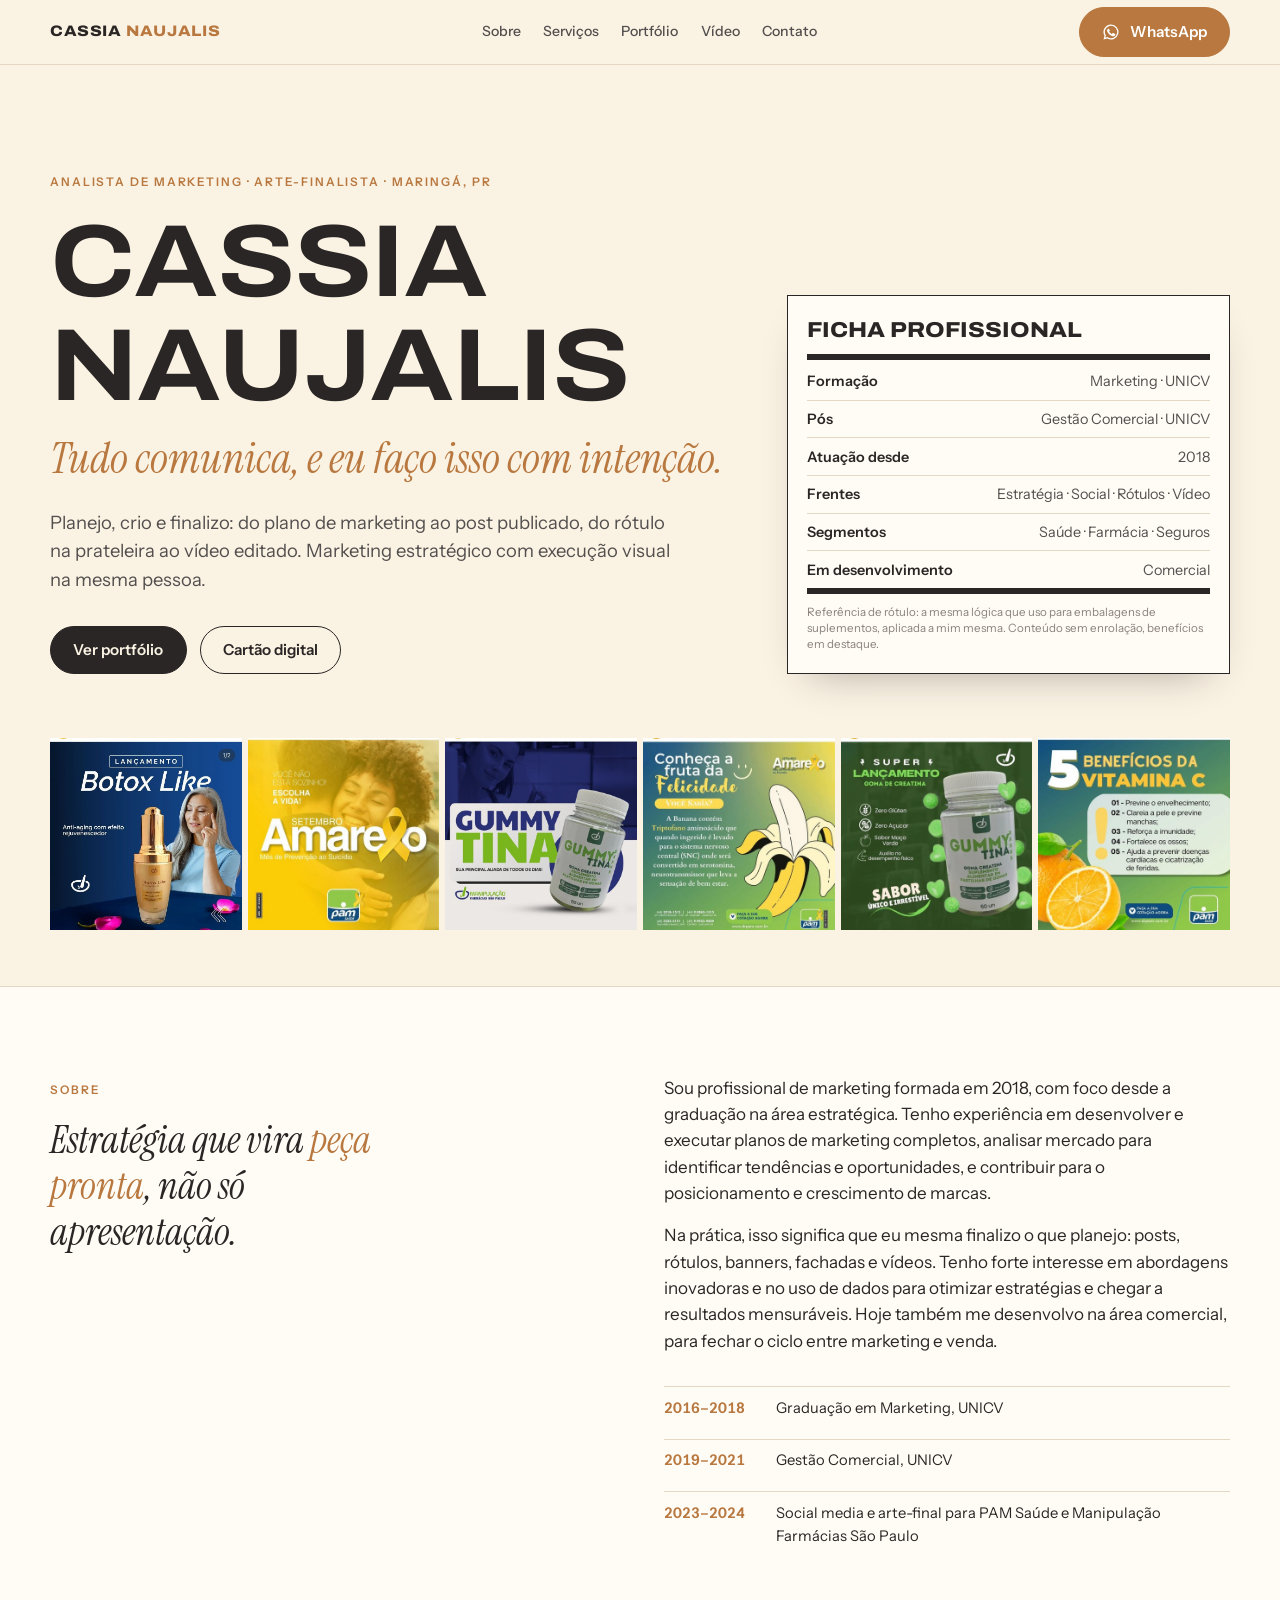
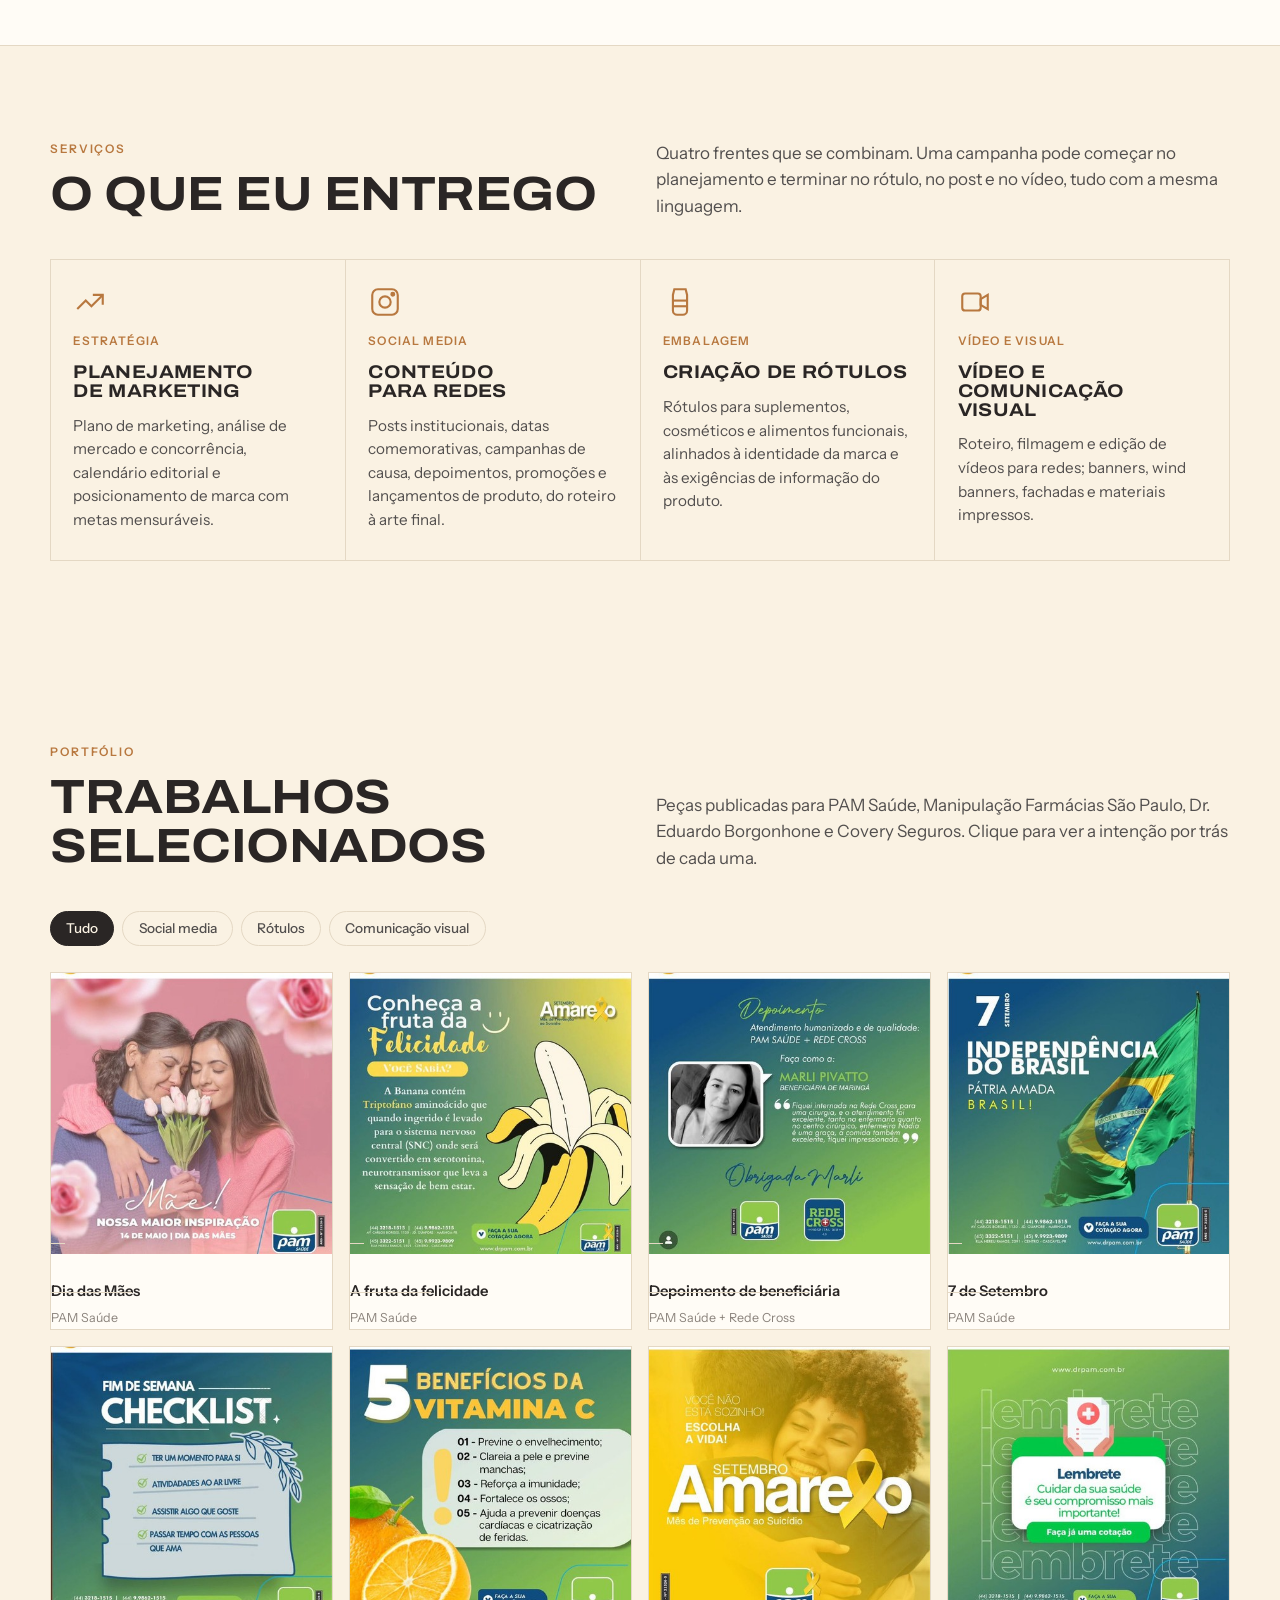
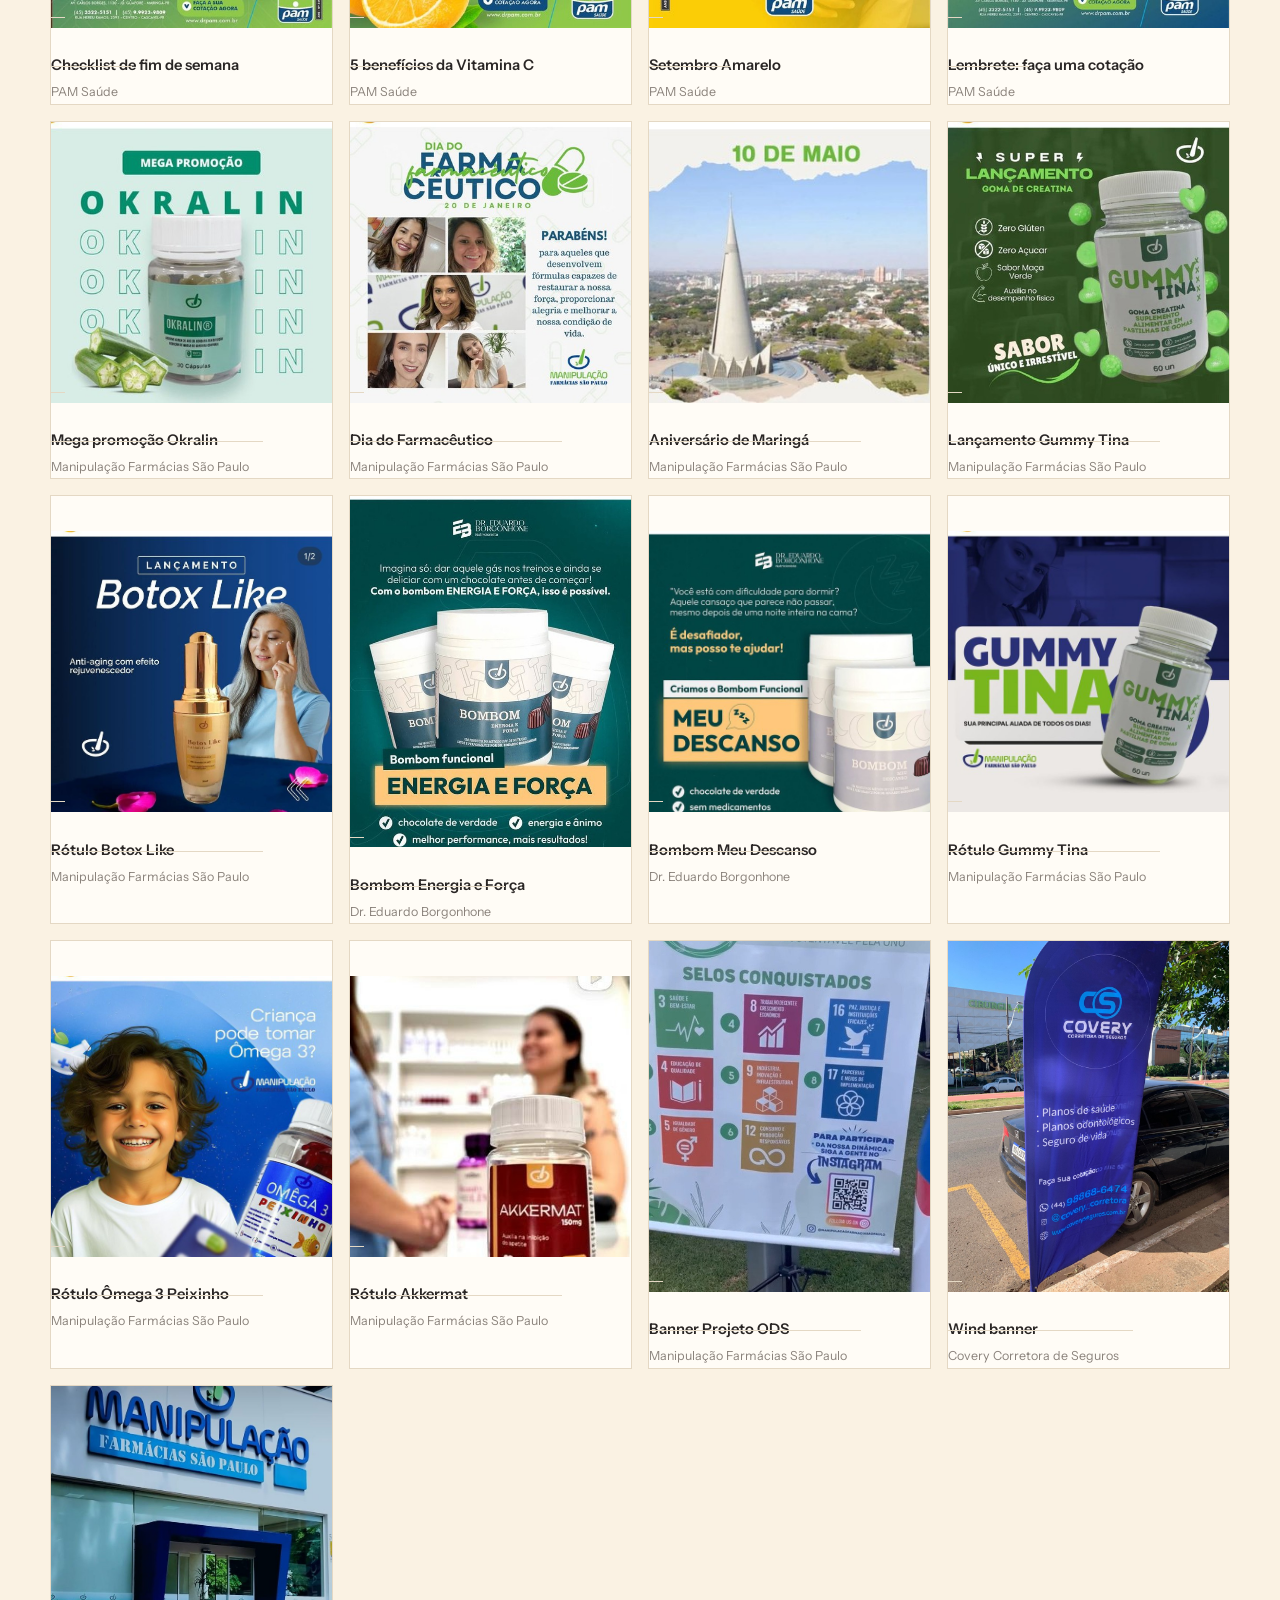
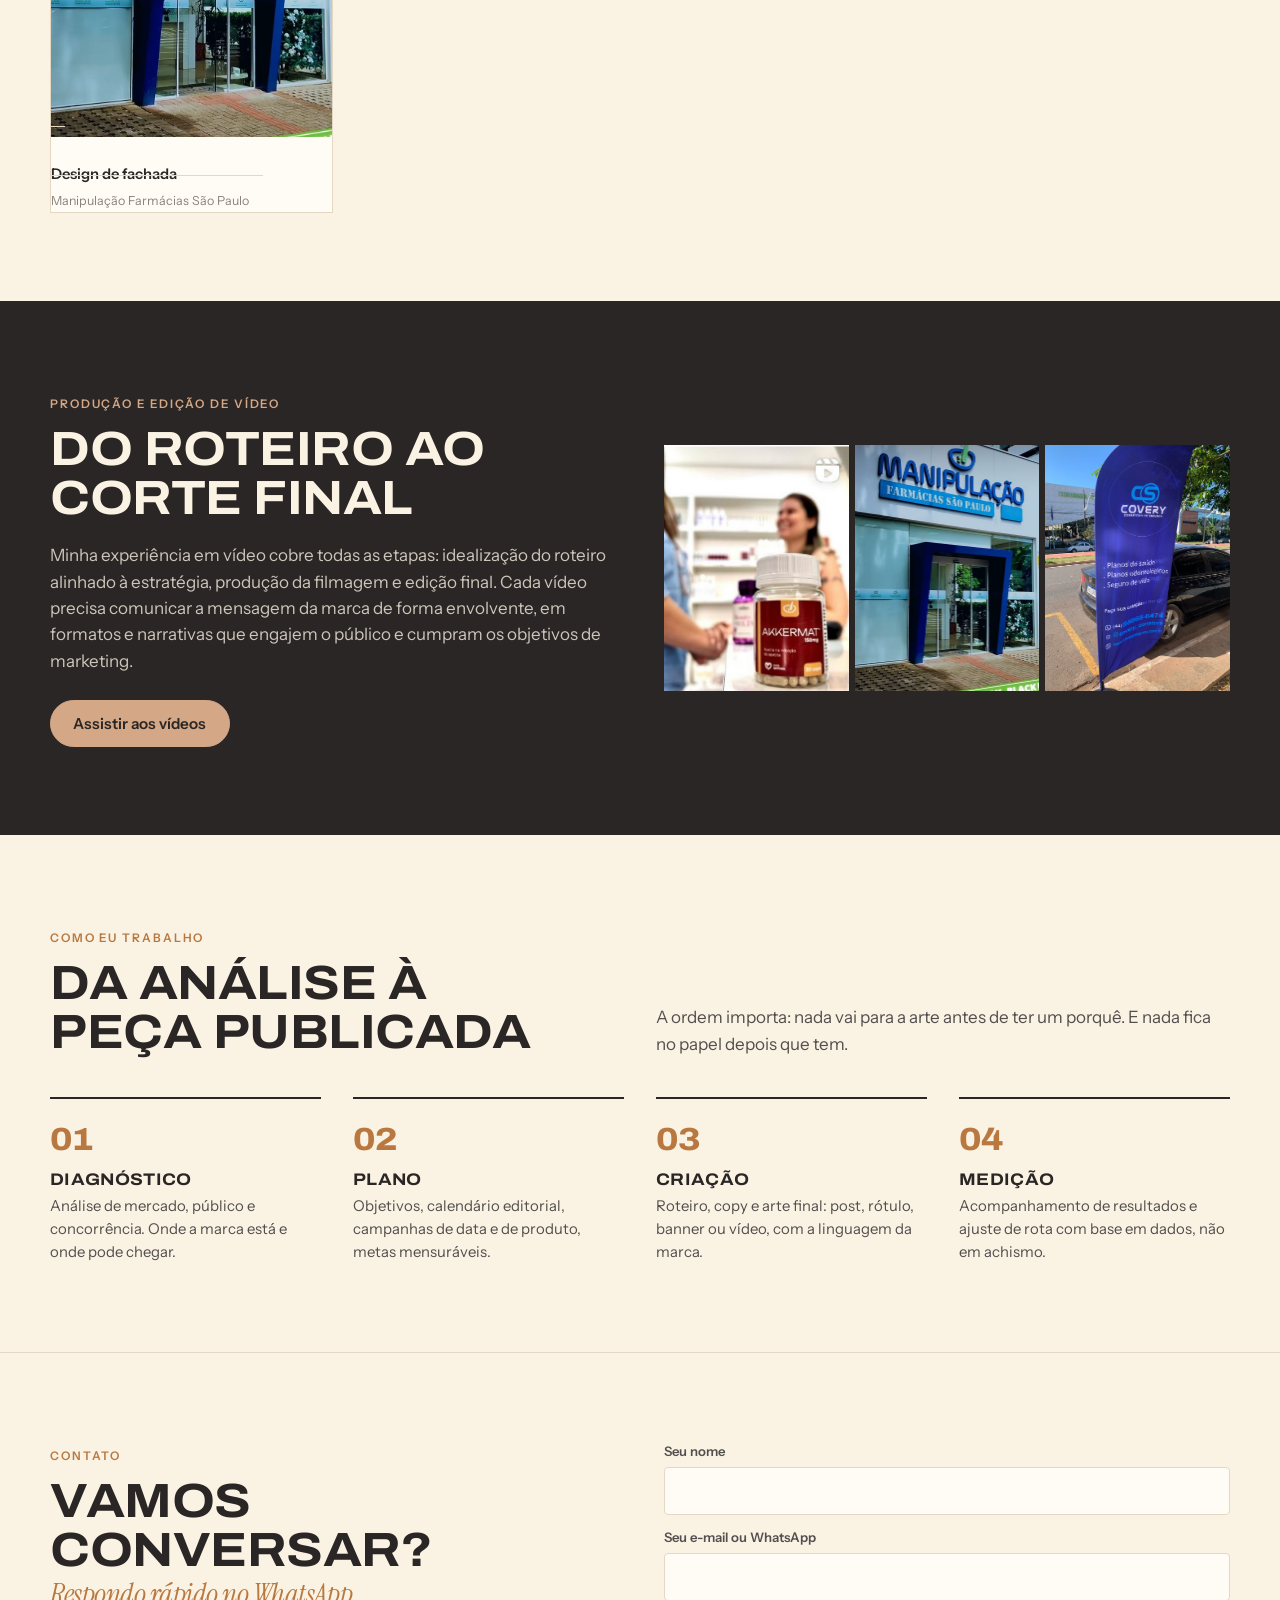
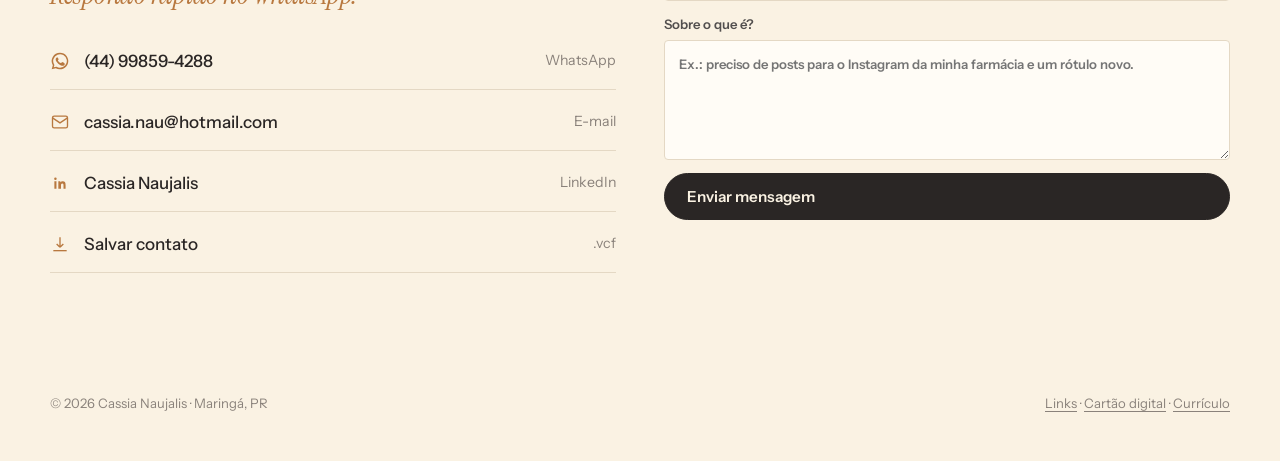
==== index.html @ d6723f6a "Site, portfólio e cartão digital de Cassia Naujalis Landing page com portfólio, cartão digital com v" ====
<!DOCTYPE html>
<html lang="pt-BR">
<head>
<meta charset="UTF-8">
<meta name="viewport" content="width=device-width, initial-scale=1">
<title>Cassia Naujalis</title>
<meta name="description" content="Cassia Naujalis, analista de marketing e arte-finalista em Maringá. Social media, criação de rótulos, produção de vídeo e comunicação visual.">
<meta property="og:title" content="Cassia Naujalis · Marketing com intenção">
<meta property="og:description" content="Social media, rótulos, vídeo e comunicação visual. Tudo comunica, e eu faço isso com intenção.">
<meta property="og:type" content="website">
<meta property="og:image" content="https://presencadigitalmga.github.io/cassia-naujalis/assets/img/posts/p06_00.jpg">
<meta property="og:url" content="https://presencadigitalmga.github.io/cassia-naujalis/">
<meta name="theme-color" content="#FAF2E3">
<link rel="icon" href="data:image/svg+xml,%3Csvg xmlns='http://www.w3.org/2000/svg' viewBox='0 0 64 64'%3E%3Crect width='64' height='64' rx='8' fill='%232A2625'/%3E%3Ctext x='32' y='43' text-anchor='middle' font-family='Arial' font-weight='700' font-size='30' fill='%23D4A786'%3ECN%3C/text%3E%3C/svg%3E">
<link rel="preconnect" href="https://fonts.googleapis.com">
<link rel="preconnect" href="https://fonts.gstatic.com" crossorigin>
<link rel="stylesheet" href="https://fonts.googleapis.com/css2?family=Archivo:wdth,wght@112,600;112,700;112,800&family=Instrument+Sans:wght@400;500;600&family=Instrument+Serif:ital@1&display=swap">
<link rel="stylesheet" href="assets/css/base.css">
<style>
/* ---------- topo ---------- */
.top { position: sticky; top: 0; z-index: 20; background: color-mix(in srgb, var(--bg) 88%, transparent); backdrop-filter: blur(10px); border-bottom: 1px solid var(--line); }
.top .wrap { display: flex; align-items: center; justify-content: space-between; height: 64px; gap: 1rem; }
.brand { font-family: var(--f-display); font-stretch: 112%; font-weight: 800; text-transform: uppercase; letter-spacing: .04em; font-size: .95rem; color: var(--ink); text-decoration: none; }
.brand span { color: var(--accent); }
.nav { display: flex; gap: 1.4rem; font-size: .88rem; font-weight: 500; }
.nav a { color: var(--ink-2); text-decoration: none; }
.nav a:hover { color: var(--ink); }
@media (max-width: 700px) { .nav { display: none; } }

/* ---------- hero ---------- */
.hero { padding: clamp(3rem, 8vw, 6.5rem) 0 clamp(2rem, 5vw, 4rem); }
.hero .wrap { display: grid; grid-template-columns: 1.4fr .9fr; gap: 3rem; align-items: end; }
.hero h1 { margin-top: 1rem; }
.hero h1 em { display: block; font-family: var(--f-serif); font-style: italic; font-weight: 400; text-transform: none; letter-spacing: 0; font-size: .42em; color: var(--accent); margin-top: .35em; line-height: 1.15; }
.hero .lede { margin-top: 1.6rem; font-size: 1.15rem; color: var(--ink-2); max-width: 52ch; }
.hero .cta { display: flex; flex-wrap: wrap; gap: .8rem; margin-top: 2rem; }

/* ficha técnica em estilo de rótulo */
.ficha { background: var(--paper); border: 1.5px solid var(--ink); padding: 1.1rem 1.2rem 1.3rem; font-size: .9rem; box-shadow: var(--shadow); }
.ficha .t { font-family: var(--f-display); font-stretch: 112%; font-weight: 800; text-transform: uppercase; font-size: 1.35rem; border-bottom: 6px solid var(--ink); padding-bottom: .4rem; margin-bottom: .2rem; }
.ficha dl { margin: 0; }
.ficha .row { display: flex; justify-content: space-between; gap: 1rem; padding: .45rem 0; border-bottom: 1px solid var(--line); }
.ficha .row:last-child { border-bottom: 6px solid var(--ink); }
.ficha dt { font-weight: 600; }
.ficha dd { margin: 0; text-align: right; color: var(--ink-2); }
.ficha .foot { font-size: .72rem; color: var(--ink-3); padding-top: .6rem; line-height: 1.4; }
@media (max-width: 860px) { .hero .wrap { grid-template-columns: 1fr; } .ficha { max-width: 420px; } }

/* faixa de amostras */
.strip { display: grid; grid-template-columns: repeat(6, 1fr); gap: 6px; padding: 0 0 3.5rem; }
.strip img { aspect-ratio: 1; object-fit: cover; width: 100%; }
@media (max-width: 700px) { .strip { grid-template-columns: repeat(3, 1fr); } .strip img:nth-child(n+4) { display: none; } }

/* ---------- seções ---------- */
.sec { padding: clamp(3rem, 7vw, 5.5rem) 0; }
.sec-head { display: grid; grid-template-columns: 1fr 1fr; gap: 2rem; align-items: end; margin-bottom: 2.5rem; }
.sec-head p { color: var(--ink-2); }
@media (max-width: 860px) { .sec-head { grid-template-columns: 1fr; } }

/* sobre */
.sobre { background: var(--paper); border-block: 1px solid var(--line); }
.sobre .wrap { display: grid; grid-template-columns: 1fr 1fr; gap: 3rem; }
.sobre .quote { font-family: var(--f-serif); font-style: italic; font-size: clamp(1.6rem, 3vw, 2.4rem); line-height: 1.2; color: var(--ink); max-width: 20ch; }
.sobre .quote b { color: var(--accent); font-weight: 400; }
.sobre .txt p + p { margin-top: 1rem; }
.formacao { margin-top: 2rem; display: grid; gap: .6rem; font-size: .92rem; }
.formacao div { display: grid; grid-template-columns: 96px 1fr; gap: 1rem; padding: .6rem 0; border-top: 1px solid var(--line); }
.formacao span:first-child { color: var(--accent); font-weight: 600; font-variant-numeric: tabular-nums; }
@media (max-width: 860px) { .sobre .wrap { grid-template-columns: 1fr; } }

/* serviços */
.serv { display: grid; grid-template-columns: repeat(4, 1fr); gap: 1px; background: var(--line); border: 1px solid var(--line); }
.serv article { background: var(--bg); padding: 1.6rem 1.4rem 1.8rem; display: flex; flex-direction: column; gap: .8rem; }
.serv article:hover { background: var(--paper); }
.serv h3 { font-size: 1.15rem; }
.serv p { font-size: .95rem; color: var(--ink-2); }
.serv .tag { font-size: .74rem; letter-spacing: .1em; text-transform: uppercase; color: var(--accent); font-weight: 600; }
.serv .ico { width: 34px; height: 34px; color: var(--accent); }
@media (max-width: 960px) { .serv { grid-template-columns: repeat(2, 1fr); } }
@media (max-width: 520px) { .serv { grid-template-columns: 1fr; } }

/* portfólio */
.filters { display: flex; flex-wrap: wrap; gap: .5rem; margin-bottom: 1.6rem; }
.chip { font: 500 .85rem/1 var(--f-body); padding: .6rem .95rem; border-radius: 999px; border: 1px solid var(--line); background: transparent; color: var(--ink-2); cursor: pointer; }
.chip[aria-pressed="true"] { background: var(--ink); color: var(--bg); border-color: var(--ink); }
.grid { display: grid; grid-template-columns: repeat(4, 1fr); gap: 1rem; }
.item { position: relative; overflow: hidden; background: var(--paper); border: 1px solid var(--line); cursor: pointer; padding: 0; text-align: left; font: inherit; color: inherit; }
.item img { aspect-ratio: 1; object-fit: cover; width: 100%; transition: transform .35s ease; }
.item.tall img { aspect-ratio: 4 / 5; }
.item:hover img { transform: scale(1.03); }
.item .cap { padding: .8rem .9rem .9rem; border-top: 1px solid var(--line); }
.item .cap b { display: block; font-weight: 600; font-size: .92rem; }
.item .cap span { font-size: .78rem; color: var(--ink-3); }
.item[hidden] { display: none; }
@media (max-width: 960px) { .grid { grid-template-columns: repeat(3, 1fr); } }
@media (max-width: 600px) { .grid { grid-template-columns: repeat(2, 1fr); gap: .6rem; } }

/* lightbox */
dialog.lb { border: 0; padding: 0; background: var(--paper); color: var(--ink); width: min(960px, 94vw); max-height: 92vh; box-shadow: var(--shadow); }
dialog.lb::backdrop { background: rgba(20, 16, 14, .78); }
.lb-in { display: grid; grid-template-columns: 1.15fr 1fr; }
.lb-in img { width: 100%; max-height: 92vh; object-fit: contain; background: #111; }
.lb-txt { padding: 2rem 1.8rem; display: flex; flex-direction: column; gap: .9rem; overflow: auto; }
.lb-txt h3 { font-size: 1.4rem; }
.lb-txt p { color: var(--ink-2); font-size: .98rem; }
.lb-close { margin-top: auto; align-self: flex-start; }
@media (max-width: 760px) { .lb-in { grid-template-columns: 1fr; } .lb-in img { max-height: 55vh; } }

/* vídeo */
.video { background: var(--ink); color: var(--bg); }
.video .wrap { display: grid; grid-template-columns: 1fr 1fr; gap: 3rem; align-items: center; }
.video .eyebrow { color: var(--accent-soft); }
.video p { color: color-mix(in srgb, var(--bg) 78%, var(--ink)); }
.video .btn { background: var(--accent-soft); border-color: var(--accent-soft); color: var(--ink); }
.reel { display: grid; grid-template-columns: repeat(3, 1fr); gap: 6px; }
.reel img { aspect-ratio: 9 / 12; object-fit: cover; }
@media (max-width: 860px) { .video .wrap { grid-template-columns: 1fr; } }

/* processo (sequência real de trabalho) */
.proc { display: grid; grid-template-columns: repeat(4, 1fr); gap: 2rem; counter-reset: p; }
.proc div { border-top: 2px solid var(--ink); padding-top: 1rem; }
.proc div::before { counter-increment: p; content: counter(p, decimal-leading-zero); font-family: var(--f-display); font-stretch: 112%; font-weight: 800; font-size: 2rem; color: var(--accent); display: block; margin-bottom: .4rem; }
.proc h3 { margin-bottom: .4rem; }
.proc p { font-size: .93rem; color: var(--ink-2); }
@media (max-width: 860px) { .proc { grid-template-columns: repeat(2, 1fr); } }

/* contato */
.contato { border-top: 1px solid var(--line); }
.contato .wrap { display: grid; grid-template-columns: 1fr 1fr; gap: 3rem; align-items: start; }
.contato h2 em { display: block; font-family: var(--f-serif); font-style: italic; font-weight: 400; text-transform: none; font-size: .6em; color: var(--accent); margin-top: .2em; }
.clist { display: grid; gap: .3rem; margin-top: 1.5rem; }
.clist a { display: flex; align-items: center; gap: .9rem; padding: .9rem 0; border-bottom: 1px solid var(--line); text-decoration: none; color: var(--ink); font-weight: 500; }
.clist a:hover { color: var(--accent); }
.clist svg { width: 20px; height: 20px; color: var(--accent); flex: none; }
.clist small { margin-left: auto; color: var(--ink-3); font-weight: 400; }
form { display: grid; gap: .8rem; }
label { font-size: .82rem; font-weight: 600; color: var(--ink-2); display: grid; gap: .35rem; }
input, textarea { font: inherit; padding: .8rem .9rem; border: 1px solid var(--line); background: var(--paper); color: var(--ink); border-radius: var(--radius); width: 100%; }
textarea { min-height: 120px; resize: vertical; }
@media (max-width: 860px) { .contato .wrap { grid-template-columns: 1fr; } }

footer { padding: 2rem 0 3rem; font-size: .82rem; color: var(--ink-3); }
footer .wrap { display: flex; justify-content: space-between; flex-wrap: wrap; gap: 1rem; }
footer a { color: var(--ink-3); }
</style>
</head>
<body>

<header class="top">
  <div class="wrap">
    <a class="brand" href="#">Cassia <span>Naujalis</span></a>
    <nav class="nav" aria-label="Seções">
      <a href="#sobre">Sobre</a>
      <a href="#servicos">Serviços</a>
      <a href="#portfolio">Portfólio</a>
      <a href="#video">Vídeo</a>
      <a href="#contato">Contato</a>
    </nav>
    <a class="btn accent" href="https://wa.me/5544998594288?text=Ol%C3%A1%20Cassia!%20Vi%20seu%20site%20e%20quero%20conversar." target="_blank" rel="noopener">
      <svg viewBox="0 0 24 24" fill="currentColor" aria-hidden="true"><path d="M12 2a10 10 0 0 0-8.6 15.1L2 22l5-1.3A10 10 0 1 0 12 2Zm0 18.2a8.2 8.2 0 0 1-4.2-1.2l-.3-.2-3 .8.8-2.9-.2-.3A8.2 8.2 0 1 1 12 20.2Zm4.5-6.1c-.2-.1-1.5-.7-1.7-.8s-.4-.1-.6.1-.6.8-.8 1-.3.2-.5.1a6.7 6.7 0 0 1-3.3-2.9c-.3-.4.3-.4.7-1.3.1-.2 0-.3 0-.4l-.8-1.8c-.2-.5-.4-.4-.6-.4h-.5a1 1 0 0 0-.7.3 3 3 0 0 0-.9 2.2 5.2 5.2 0 0 0 1.1 2.8 12 12 0 0 0 4.6 4c1.7.7 2.3.8 3.2.7a2.7 2.7 0 0 0 1.8-1.3 2.2 2.2 0 0 0 .2-1.3c-.1-.1-.3-.2-.5-.3Z"/></svg>
      WhatsApp
    </a>
  </div>
</header>

<section class="hero">
  <div class="wrap">
    <div>
      <span class="eyebrow">Analista de marketing · Arte-finalista · Maringá, PR</span>
      <h1>Cassia<br>Naujalis
        <em>Tudo comunica, e eu faço isso com intenção.</em>
      </h1>
      <p class="lede">Planejo, crio e finalizo: do plano de marketing ao post publicado, do rótulo na prateleira ao vídeo editado. Marketing estratégico com execução visual na mesma pessoa.</p>
      <div class="cta">
        <a class="btn" href="#portfolio">Ver portfólio</a>
        <a class="btn ghost" href="cartao.html">Cartão digital</a>
      </div>
    </div>

    <aside class="ficha" aria-label="Ficha profissional">
      <div class="t">Ficha profissional</div>
      <dl>
        <div class="row"><dt>Formação</dt><dd>Marketing · UNICV</dd></div>
        <div class="row"><dt>Pós</dt><dd>Gestão Comercial · UNICV</dd></div>
        <div class="row"><dt>Atuação desde</dt><dd>2018</dd></div>
        <div class="row"><dt>Frentes</dt><dd>Estratégia · Social · Rótulos · Vídeo</dd></div>
        <div class="row"><dt>Segmentos</dt><dd>Saúde · Farmácia · Seguros</dd></div>
        <div class="row"><dt>Em desenvolvimento</dt><dd>Comercial</dd></div>
      </dl>
      <div class="foot">Referência de rótulo: a mesma lógica que uso para embalagens de suplementos, aplicada a mim mesma. Conteúdo sem enrolação, benefícios em destaque.</div>
    </aside>
  </div>
</section>

<div class="wrap strip" aria-hidden="true">
  <img src="assets/img/posts/p06_00.jpg" alt="">
  <img src="assets/img/posts/p04_02.jpg" alt="">
  <img src="assets/img/posts/p07_00.jpg" alt="">
  <img src="assets/img/posts/p03_01.jpg" alt="">
  <img src="assets/img/posts/p05_03.jpg" alt="">
  <img src="assets/img/posts/p04_01.jpg" alt="">
</div>

<section class="sec sobre" id="sobre">
  <div class="wrap">
    <div>
      <span class="eyebrow">Sobre</span>
      <p class="quote" style="margin-top:1rem">Estratégia que vira <b>peça pronta</b>, não só apresentação.</p>
    </div>
    <div class="txt">
      <p>Sou profissional de marketing formada em 2018, com foco desde a graduação na área estratégica. Tenho experiência em desenvolver e executar planos de marketing completos, analisar mercado para identificar tendências e oportunidades, e contribuir para o posicionamento e crescimento de marcas.</p>
      <p>Na prática, isso significa que eu mesma finalizo o que planejo: posts, rótulos, banners, fachadas e vídeos. Tenho forte interesse em abordagens inovadoras e no uso de dados para otimizar estratégias e chegar a resultados mensuráveis. Hoje também me desenvolvo na área comercial, para fechar o ciclo entre marketing e venda.</p>
      <div class="formacao">
        <div><span>2016–2018</span><span>Graduação em Marketing, UNICV</span></div>
        <div><span>2019–2021</span><span>Gestão Comercial, UNICV</span></div>
        <div><span>2023–2024</span><span>Social media e arte-final para PAM Saúde e Manipulação Farmácias São Paulo</span></div>
      </div>
    </div>
  </div>
</section>

<section class="sec" id="servicos">
  <div class="wrap">
    <div class="sec-head">
      <div><span class="eyebrow">Serviços</span><h2 style="margin-top:.6rem">O que eu entrego</h2></div>
      <p>Quatro frentes que se combinam. Uma campanha pode começar no planejamento e terminar no rótulo, no post e no vídeo, tudo com a mesma linguagem.</p>
    </div>
    <div class="serv">
      <article>
        <svg class="ico" viewBox="0 0 24 24" fill="none" stroke="currentColor" stroke-width="1.5" aria-hidden="true"><path d="M3 17l6-6 4 4 8-8"/><path d="M14 7h7v7"/></svg>
        <span class="tag">Estratégia</span>
        <h3>Planejamento de marketing</h3>
        <p>Plano de marketing, análise de mercado e concorrência, calendário editorial e posicionamento de marca com metas mensuráveis.</p>
      </article>
      <article>
        <svg class="ico" viewBox="0 0 24 24" fill="none" stroke="currentColor" stroke-width="1.5" aria-hidden="true"><rect x="3" y="3" width="18" height="18" rx="4"/><circle cx="12" cy="12" r="4"/><circle cx="17.5" cy="6.5" r="1" fill="currentColor"/></svg>
        <span class="tag">Social media</span>
        <h3>Conteúdo para redes</h3>
        <p>Posts institucionais, datas comemorativas, campanhas de causa, depoimentos, promoções e lançamentos de produto, do roteiro à arte final.</p>
      </article>
      <article>
        <svg class="ico" viewBox="0 0 24 24" fill="none" stroke="currentColor" stroke-width="1.5" aria-hidden="true"><path d="M8 3h8l1 4v11a3 3 0 0 1-3 3h-4a3 3 0 0 1-3-3V7z"/><path d="M7 11h10"/><path d="M7 15h10"/></svg>
        <span class="tag">Embalagem</span>
        <h3>Criação de rótulos</h3>
        <p>Rótulos para suplementos, cosméticos e alimentos funcionais, alinhados à identidade da marca e às exigências de informação do produto.</p>
      </article>
      <article>
        <svg class="ico" viewBox="0 0 24 24" fill="none" stroke="currentColor" stroke-width="1.5" aria-hidden="true"><rect x="3" y="6" width="13" height="12" rx="2"/><path d="M16 10l5-3v10l-5-3z"/></svg>
        <span class="tag">Vídeo e visual</span>
        <h3>Vídeo e comunicação visual</h3>
        <p>Roteiro, filmagem e edição de vídeos para redes; banners, wind banners, fachadas e materiais impressos.</p>
      </article>
    </div>
  </div>
</section>

<section class="sec" id="portfolio">
  <div class="wrap">
    <div class="sec-head">
      <div><span class="eyebrow">Portfólio</span><h2 style="margin-top:.6rem">Trabalhos selecionados</h2></div>
      <p>Peças publicadas para PAM Saúde, Manipulação Farmácias São Paulo, Dr. Eduardo Borgonhone e Covery Seguros. Clique para ver a intenção por trás de cada uma.</p>
    </div>
    <div class="filters" role="group" aria-label="Filtrar por categoria">
      <button class="chip" aria-pressed="true" data-f="all">Tudo</button>
      <button class="chip" aria-pressed="false" data-f="social">Social media</button>
      <button class="chip" aria-pressed="false" data-f="rotulo">Rótulos</button>
      <button class="chip" aria-pressed="false" data-f="visual">Comunicação visual</button>
    </div>
    <div class="grid" id="grid"></div>
  </div>
</section>

<dialog class="lb" id="lb" aria-label="Detalhe do trabalho">
  <div class="lb-in">
    <img id="lb-img" src="" alt="">
    <div class="lb-txt">
      <span class="eyebrow" id="lb-cli"></span>
      <h3 id="lb-title"></h3>
      <p id="lb-desc"></p>
      <button class="btn ghost lb-close" id="lb-close" type="button">Fechar</button>
    </div>
  </div>
</dialog>

<section class="sec video" id="video">
  <div class="wrap">
    <div>
      <span class="eyebrow">Produção e edição de vídeo</span>
      <h2 style="margin-top:.6rem">Do roteiro ao corte final</h2>
      <p style="margin-top:1.2rem">Minha experiência em vídeo cobre todas as etapas: idealização do roteiro alinhado à estratégia, produção da filmagem e edição final. Cada vídeo precisa comunicar a mensagem da marca de forma envolvente, em formatos e narrativas que engajem o público e cumpram os objetivos de marketing.</p>
      <a class="btn" style="margin-top:1.6rem" href="https://drive.google.com/drive/folders/1kO665WQRFzrbiUOxx-hnUV26nFZgI-P2" target="_blank" rel="noopener">Assistir aos vídeos</a>
    </div>
    <div class="reel" aria-hidden="true">
      <img src="assets/img/posts/p07_02.jpg" alt="">
      <img src="assets/img/posts/p09_02.jpg" alt="">
      <img src="assets/img/posts/p09_01.jpg" alt="">
    </div>
  </div>
</section>

<section class="sec" id="processo">
  <div class="wrap">
    <div class="sec-head">
      <div><span class="eyebrow">Como eu trabalho</span><h2 style="margin-top:.6rem">Da análise à peça publicada</h2></div>
      <p>A ordem importa: nada vai para a arte antes de ter um porquê. E nada fica no papel depois que tem.</p>
    </div>
    <div class="proc">
      <div><h3>Diagnóstico</h3><p>Análise de mercado, público e concorrência. Onde a marca está e onde pode chegar.</p></div>
      <div><h3>Plano</h3><p>Objetivos, calendário editorial, campanhas de data e de produto, metas mensuráveis.</p></div>
      <div><h3>Criação</h3><p>Roteiro, copy e arte final: post, rótulo, banner ou vídeo, com a linguagem da marca.</p></div>
      <div><h3>Medição</h3><p>Acompanhamento de resultados e ajuste de rota com base em dados, não em achismo.</p></div>
    </div>
  </div>
</section>

<section class="sec contato" id="contato">
  <div class="wrap">
    <div>
      <span class="eyebrow">Contato</span>
      <h2 style="margin-top:.6rem">Vamos conversar? <em>Respondo rápido no WhatsApp.</em></h2>
      <div class="clist">
        <a href="https://wa.me/5544998594288" target="_blank" rel="noopener"><svg viewBox="0 0 24 24" fill="currentColor" aria-hidden="true"><path d="M12 2a10 10 0 0 0-8.6 15.1L2 22l5-1.3A10 10 0 1 0 12 2Zm0 18.2a8.2 8.2 0 0 1-4.2-1.2l-.3-.2-3 .8.8-2.9-.2-.3A8.2 8.2 0 1 1 12 20.2Zm4.5-6.1c-.2-.1-1.5-.7-1.7-.8s-.4-.1-.6.1-.6.8-.8 1-.3.2-.5.1a6.7 6.7 0 0 1-3.3-2.9c-.3-.4.3-.4.7-1.3.1-.2 0-.3 0-.4l-.8-1.8c-.2-.5-.4-.4-.6-.4h-.5a1 1 0 0 0-.7.3 3 3 0 0 0-.9 2.2 5.2 5.2 0 0 0 1.1 2.8 12 12 0 0 0 4.6 4c1.7.7 2.3.8 3.2.7a2.7 2.7 0 0 0 1.8-1.3 2.2 2.2 0 0 0 .2-1.3c-.1-.1-.3-.2-.5-.3Z"/></svg>(44) 99859-4288 <small>WhatsApp</small></a>
        <a href="mailto:cassia.nau@hotmail.com"><svg viewBox="0 0 24 24" fill="none" stroke="currentColor" stroke-width="1.6" aria-hidden="true"><rect x="3" y="5" width="18" height="14" rx="2"/><path d="m3 7 9 6 9-6"/></svg>cassia.nau@hotmail.com <small>E-mail</small></a>
        <a href="https://www.linkedin.com/in/cassia-naujalis" target="_blank" rel="noopener"><svg viewBox="0 0 24 24" fill="currentColor" aria-hidden="true"><path d="M6.5 8.5A1.5 1.5 0 1 0 6.5 5.5a1.5 1.5 0 0 0 0 3ZM5.25 10h2.5v9h-2.5zM10 10h2.4v1.3c.4-.7 1.3-1.5 2.8-1.5 3 0 3.5 2 3.5 4.5V19h-2.5v-4.2c0-1 0-2.3-1.4-2.3s-1.6 1.1-1.6 2.2V19H10z"/></svg>Cassia Naujalis <small>LinkedIn</small></a>
        <a href="cassia-naujalis.vcf" download><svg viewBox="0 0 24 24" fill="none" stroke="currentColor" stroke-width="1.6" aria-hidden="true"><path d="M12 4v12m0 0 4-4m-4 4-4-4"/><path d="M4 20h16"/></svg>Salvar contato <small>.vcf</small></a>
      </div>
    </div>
    <form action="https://formsubmit.co/cassia.nau@hotmail.com" method="POST">
      <input type="hidden" name="_subject" value="Contato pelo site">
      <input type="hidden" name="_captcha" value="false">
      <label>Seu nome <input name="nome" required autocomplete="name"></label>
      <label>Seu e-mail ou WhatsApp <input name="contato" required></label>
      <label>Sobre o que é? <textarea name="mensagem" required placeholder="Ex.: preciso de posts para o Instagram da minha farmácia e um rótulo novo."></textarea></label>
      <button class="btn" type="submit">Enviar mensagem</button>
    </form>
  </div>
</section>

<footer>
  <div class="wrap">
    <span>© <span id="ano"></span> Cassia Naujalis · Maringá, PR</span>
    <span><a href="links.html">Links</a> · <a href="cartao.html">Cartão digital</a> · <a href="curriculo.html">Currículo</a></span>
  </div>
</footer>

<script>
const P = 'assets/img/posts/';
const works = [
  { f:'p03_00.jpg', cat:'social', cli:'PAM Saúde', t:'Dia das Mães', d:'Post em homenagem ao Dia das Mães (14 de maio). Usa uma imagem emotiva para celebrar a data e reforçar os laços familiares, associando a marca a sentimentos positivos e de carinho.' },
  { f:'p03_01.jpg', cat:'social', cli:'PAM Saúde', t:'A fruta da felicidade', d:'Elemento visual atraente (a banana) para promover a ideia de "fruta da felicidade" e informar sobre o triptofano, associando o consumo à sensação de bem-estar. Alinhado à campanha Setembro Amarelo.' },
  { f:'p03_02.jpg', cat:'social', cli:'PAM Saúde + Rede Cross', t:'Depoimento de beneficiária', d:'Relato da beneficiária Marli Pivatto elogiando o atendimento humanizado. Conteúdo eficaz para construir confiança e credibilidade a partir da experiência de clientes reais.' },
  { f:'p03_03.jpg', cat:'social', cli:'PAM Saúde', t:'7 de Setembro', d:'Conteúdo institucional comemorativo que conecta a marca a datas importantes para o público brasileiro, reforçando um sentimento de patriotismo alinhado aos valores da empresa.' },
  { f:'p04_00.jpg', cat:'social', cli:'PAM Saúde', t:'Checklist de fim de semana', d:'Sugestões de atividades para relaxar e recarregar as energias. Gera identificação, mostrando que a marca se preocupa com o bem-estar dos seguidores além dos serviços de saúde.' },
  { f:'p04_01.jpg', cat:'social', cli:'PAM Saúde', t:'5 benefícios da Vitamina C', d:'Conteúdo informativo sobre saúde e bem-estar, no formato de lista, que a PAM Saúde compartilha com seu público.' },
  { f:'p04_02.jpg', cat:'social', cli:'PAM Saúde', t:'Setembro Amarelo', d:'Campanha do mês de prevenção ao suicídio. A mensagem "Você não está sozinho! Escolha a vida!" e o laço amarelo são centrais. Demonstra a responsabilidade social da marca com a saúde mental.' },
  { f:'p04_03.jpg', cat:'social', cli:'PAM Saúde', t:'Lembrete: faça uma cotação', d:'Lembrete sobre a importância de cuidar da saúde, incentivando o público a fazer uma cotação. Conteúdo direto, com chamada para ação clara.' },
  { f:'p05_00.jpg', cat:'social', cli:'Manipulação Farmácias São Paulo', t:'Mega promoção Okralin', d:'Post promocional destacando o preço especial e os benefícios do Okralin, complexo natural que auxilia na redução da absorção de gordura.' },
  { f:'p05_01.jpg', cat:'social', cli:'Manipulação Farmácias São Paulo', t:'Dia do Farmacêutico', d:'Homenagem aos farmacêuticos, reconhecendo sua importância para a saúde da comunidade e fortalecendo a imagem da empresa como quem valoriza seus colaboradores e a profissão.' },
  { f:'p05_02.jpg', cat:'social', cli:'Manipulação Farmácias São Paulo', t:'Aniversário de Maringá', d:'Post institucional parabenizando Maringá pelos 77 anos. Exemplo de conteúdo que fortalece a conexão da marca com o público local.' },
  { f:'p05_03.jpg', cat:'social', cli:'Manipulação Farmácias São Paulo', t:'Lançamento Gummy Tina', d:'Destaque dos principais benefícios da goma de creatina: zero glúten, zero açúcar, sabor maçã verde e auxílio no desempenho físico, para um público preocupado com saúde e performance.' },
  { f:'p06_00.jpg', cat:'rotulo', cli:'Manipulação Farmácias São Paulo', t:'Rótulo Botox Like', d:'Rótulo criado para transmitir modernidade, sofisticação e os benefícios anti-idade e rejuvenescedores do produto.' },
  { f:'p06_01.jpg', cat:'rotulo', cli:'Dr. Eduardo Borgonhone', t:'Bombom Energia e Força', d:'Rótulo de bombom funcional pré-treino. Elementos visuais remetem ao chocolate e à vitalidade; paleta e tipografia escolhidas para o público de nutrição esportiva.', tall:true },
  { f:'p06_02.jpg', cat:'rotulo', cli:'Dr. Eduardo Borgonhone', t:'Bombom Meu Descanso', d:'Rótulo de bombom funcional para qualidade do sono. Transmite tranquilidade, conforto e bem-estar, com elementos que remetem a uma noite relaxante.' },
  { f:'p07_00.jpg', cat:'rotulo', cli:'Manipulação Farmácias São Paulo', t:'Rótulo Gummy Tina', d:'Embalagem atraente e informativa, comunicando os benefícios de forma clara e divertida. O verde vibrante remete ao sabor maçã verde e à energia.' },
  { f:'p07_01.jpg', cat:'rotulo', cli:'Manipulação Farmácias São Paulo', t:'Rótulo Ômega 3 Peixinho', d:'Suplemento de ômega 3 para crianças. Identidade lúdica com cores vibrantes, ilustração amigável de um peixinho e tipografia alegre e de fácil leitura.' },
  { f:'p07_02.jpg', cat:'rotulo', cli:'Manipulação Farmácias São Paulo', t:'Rótulo Akkermat', d:'Suplemento para auxílio no emagrecimento. Alinhamento visual com a marca registrada da fórmula Akkermat, com paleta semelhante para conexão imediata com quem já conhece o ingrediente.' },
  { f:'p09_00.jpg', cat:'visual', cli:'Manipulação Farmácias São Paulo', t:'Banner Projeto ODS', d:'Banner impresso apresentando os selos dos Objetivos de Desenvolvimento Sustentável conquistados pela empresa, com QR Code para o Instagram.', tall:true },
  { f:'p09_01.jpg', cat:'visual', cli:'Covery Corretora de Seguros', t:'Wind banner', d:'Wind banner para ponto de venda com planos de saúde, odontológicos e seguro de vida, com chamada para cotação e contatos.', tall:true },
  { f:'p09_02.jpg', cat:'visual', cli:'Manipulação Farmácias São Paulo', t:'Design de fachada', d:'Comunicação visual da fachada da loja, integrando a identidade da marca ao ponto físico, com adaptação para campanhas como a Black Friday.', tall:true },
];
const grid = document.getElementById('grid');
grid.innerHTML = works.map((w, i) => `
  <button class="item${w.tall ? ' tall' : ''}" data-cat="${w.cat}" data-i="${i}" type="button">
    <img src="${P + w.f}" alt="${w.t}, ${w.cli}" loading="lazy">
    <span class="cap"><b>${w.t}</b><span>${w.cli}</span></span>
  </button>`).join('');

document.querySelectorAll('.chip').forEach(c => c.addEventListener('click', () => {
  document.querySelectorAll('.chip').forEach(x => x.setAttribute('aria-pressed', x === c));
  const f = c.dataset.f;
  grid.querySelectorAll('.item').forEach(el => el.hidden = !(f === 'all' || el.dataset.cat === f));
}));

const lb = document.getElementById('lb');
grid.addEventListener('click', e => {
  const b = e.target.closest('.item'); if (!b) return;
  const w = works[b.dataset.i];
  document.getElementById('lb-img').src = P + w.f;
  document.getElementById('lb-img').alt = w.t;
  document.getElementById('lb-cli').textContent = w.cli;
  document.getElementById('lb-title').textContent = w.t;
  document.getElementById('lb-desc').textContent = w.d;
  lb.showModal();
});
document.getElementById('lb-close').addEventListener('click', () => lb.close());
lb.addEventListener('click', e => { if (e.target === lb) lb.close(); });
document.getElementById('ano').textContent = new Date().getFullYear();
</script>
</body>
</html>
---- assets/css/base.css ----
/* Identidade visual — Cassia Naujalis
   Paleta extraída do portfólio em PDF: grafite #524F4E, caramelo #D4A786, creme #FAF2E3 */
:root {
  --bg: #FAF2E3;
  --paper: #FFFCF6;
  --ink: #2A2625;
  --ink-2: #524F4E;
  --ink-3: #8A827B;
  --line: #E4D8C4;
  --accent: #B8783F;      /* caramelo escurecido para contraste sobre creme */
  --accent-soft: #D4A786; /* caramelo original do PDF */
  --accent-tint: #F3E4D0;
  --focus: #7A4E1F;
  --shadow: 0 18px 40px -24px rgba(42, 38, 37, .45);
  --radius: 4px;
  --f-display: "Archivo", "Arial Narrow", Arial, sans-serif;
  --f-serif: "Instrument Serif", Georgia, "Times New Roman", serif;
  --f-body: "Instrument Sans", "Helvetica Neue", Arial, sans-serif;
  color-scheme: light;
}
@media (prefers-color-scheme: dark) {
  :root:not([data-theme="light"]) {
    --bg: #1E1B1A;
    --paper: #27231F;
    --ink: #F4EBDD;
    --ink-2: #D9CDBB;
    --ink-3: #9A8F82;
    --line: #3B3530;
    --accent: #D4A786;
    --accent-soft: #B8783F;
    --accent-tint: #33291F;
    --focus: #E9C39B;
    --shadow: 0 18px 40px -24px rgba(0, 0, 0, .8);
    color-scheme: dark;
  }
}
:root[data-theme="dark"] {
  --bg: #1E1B1A;
  --paper: #27231F;
  --ink: #F4EBDD;
  --ink-2: #D9CDBB;
  --ink-3: #9A8F82;
  --line: #3B3530;
  --accent: #D4A786;
  --accent-soft: #B8783F;
  --accent-tint: #33291F;
  --focus: #E9C39B;
  --shadow: 0 18px 40px -24px rgba(0, 0, 0, .8);
  color-scheme: dark;
}

*, *::before, *::after { box-sizing: border-box; }
html { -webkit-text-size-adjust: 100%; scroll-behavior: smooth; }
@media (prefers-reduced-motion: reduce) {
  html { scroll-behavior: auto; }
  *, *::before, *::after { animation: none !important; transition: none !important; }
}
body {
  margin: 0;
  background: var(--bg);
  color: var(--ink);
  font-family: var(--f-body);
  font-size: 17px;
  line-height: 1.55;
  -webkit-font-smoothing: antialiased;
}
img { max-width: 100%; height: auto; display: block; }
a { color: var(--accent); text-decoration-thickness: 1px; text-underline-offset: 3px; }
a:focus-visible, button:focus-visible { outline: 2px solid var(--focus); outline-offset: 3px; }

h1, h2, h3 { font-family: var(--f-display); font-stretch: 112%; font-weight: 700; line-height: 1.02; letter-spacing: -.01em; margin: 0; text-wrap: balance; text-transform: uppercase; }
h1 { font-size: clamp(2.6rem, 8vw, 6.4rem); }
h2 { font-size: clamp(1.8rem, 4vw, 3rem); }
h3 { font-size: 1.05rem; letter-spacing: .02em; }
p { margin: 0; max-width: 62ch; }

.eyebrow { font-family: var(--f-body); font-size: .74rem; letter-spacing: .16em; text-transform: uppercase; color: var(--accent); font-weight: 600; }
.serif { font-family: var(--f-serif); font-style: italic; font-weight: 400; text-transform: none; letter-spacing: 0; }

.btn {
  display: inline-flex; align-items: center; gap: .6rem;
  font: 600 .95rem/1 var(--f-body);
  padding: .95rem 1.4rem; border-radius: 999px;
  background: var(--ink); color: var(--bg); text-decoration: none;
  border: 1.5px solid var(--ink); transition: transform .15s ease, background .15s ease;
}
.btn:hover { transform: translateY(-1px); }
.btn.ghost { background: transparent; color: var(--ink); }
.btn.accent { background: var(--accent); border-color: var(--accent); color: #fff; }
.btn svg { width: 18px; height: 18px; flex: none; }

.wrap { width: min(1180px, 100% - 2.5rem); margin-inline: auto; }
.rule { border: 0; border-top: 1px solid var(--line); margin: 0; }
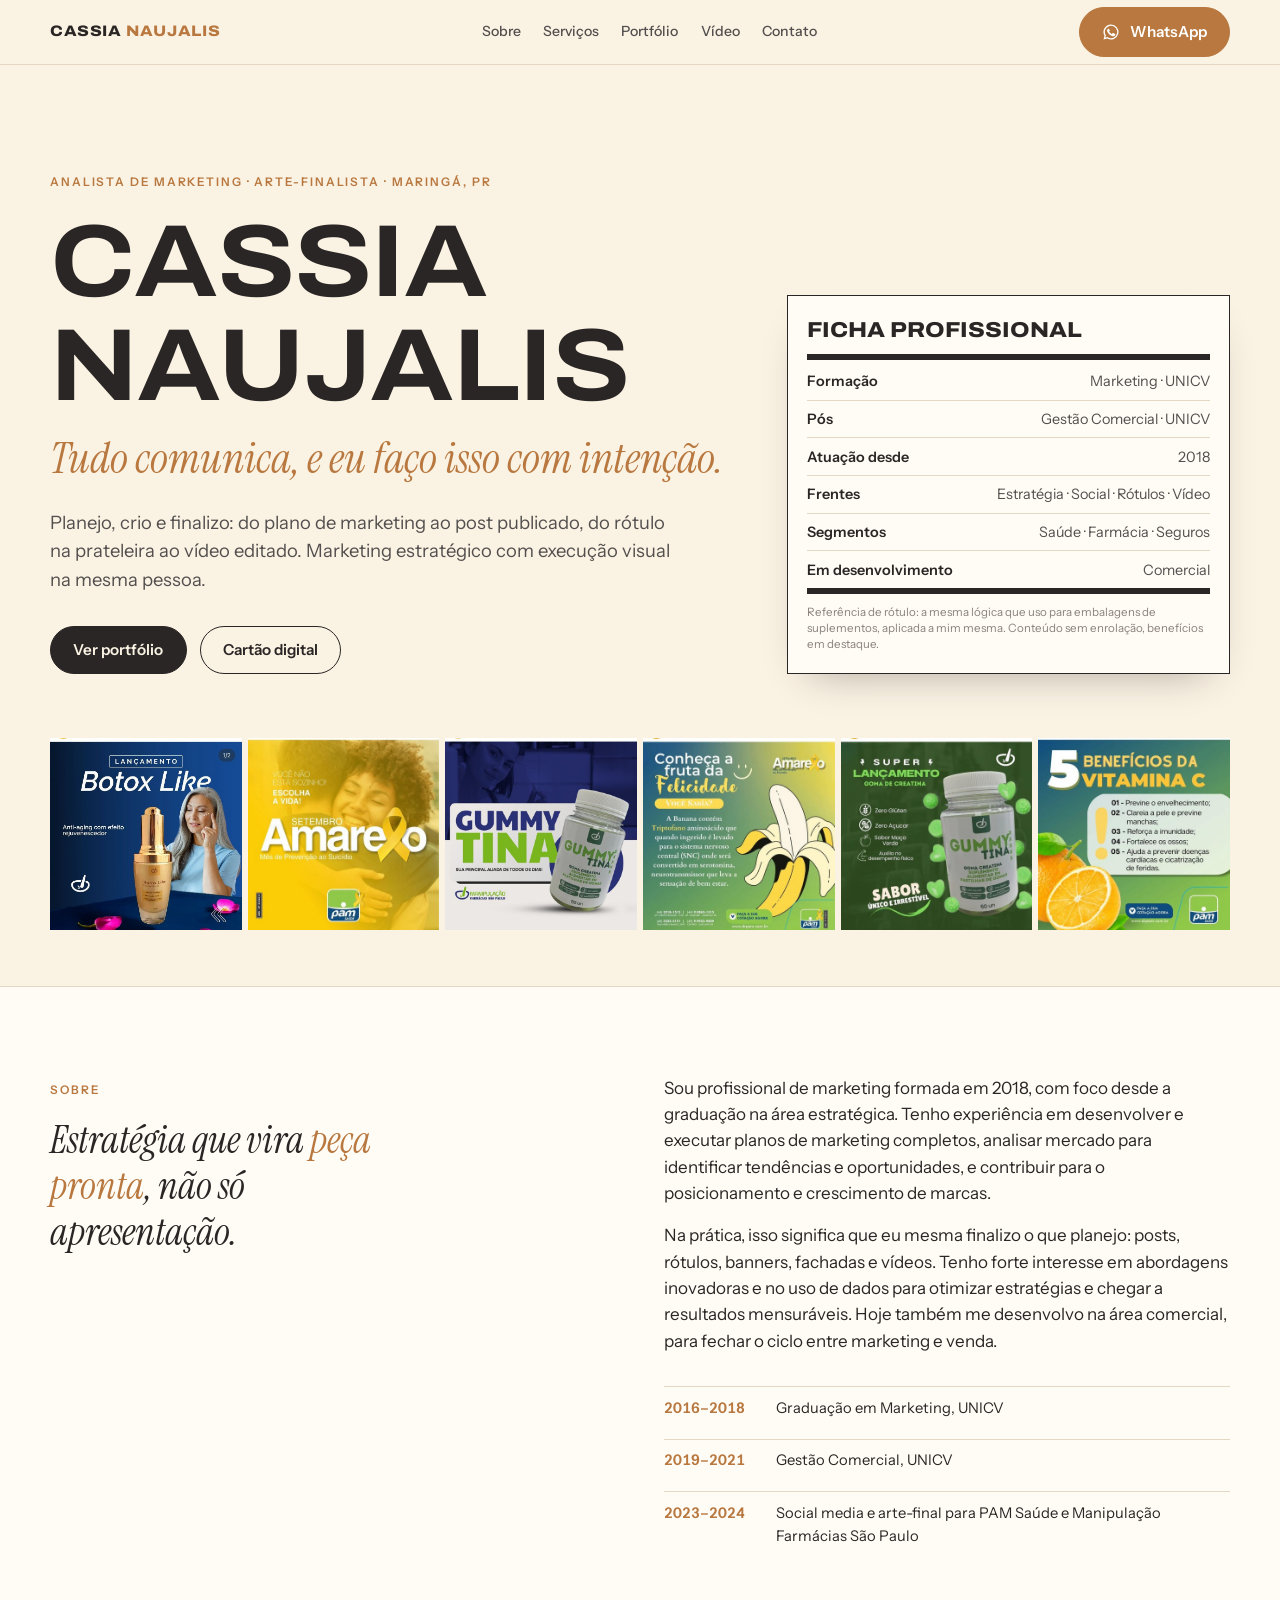
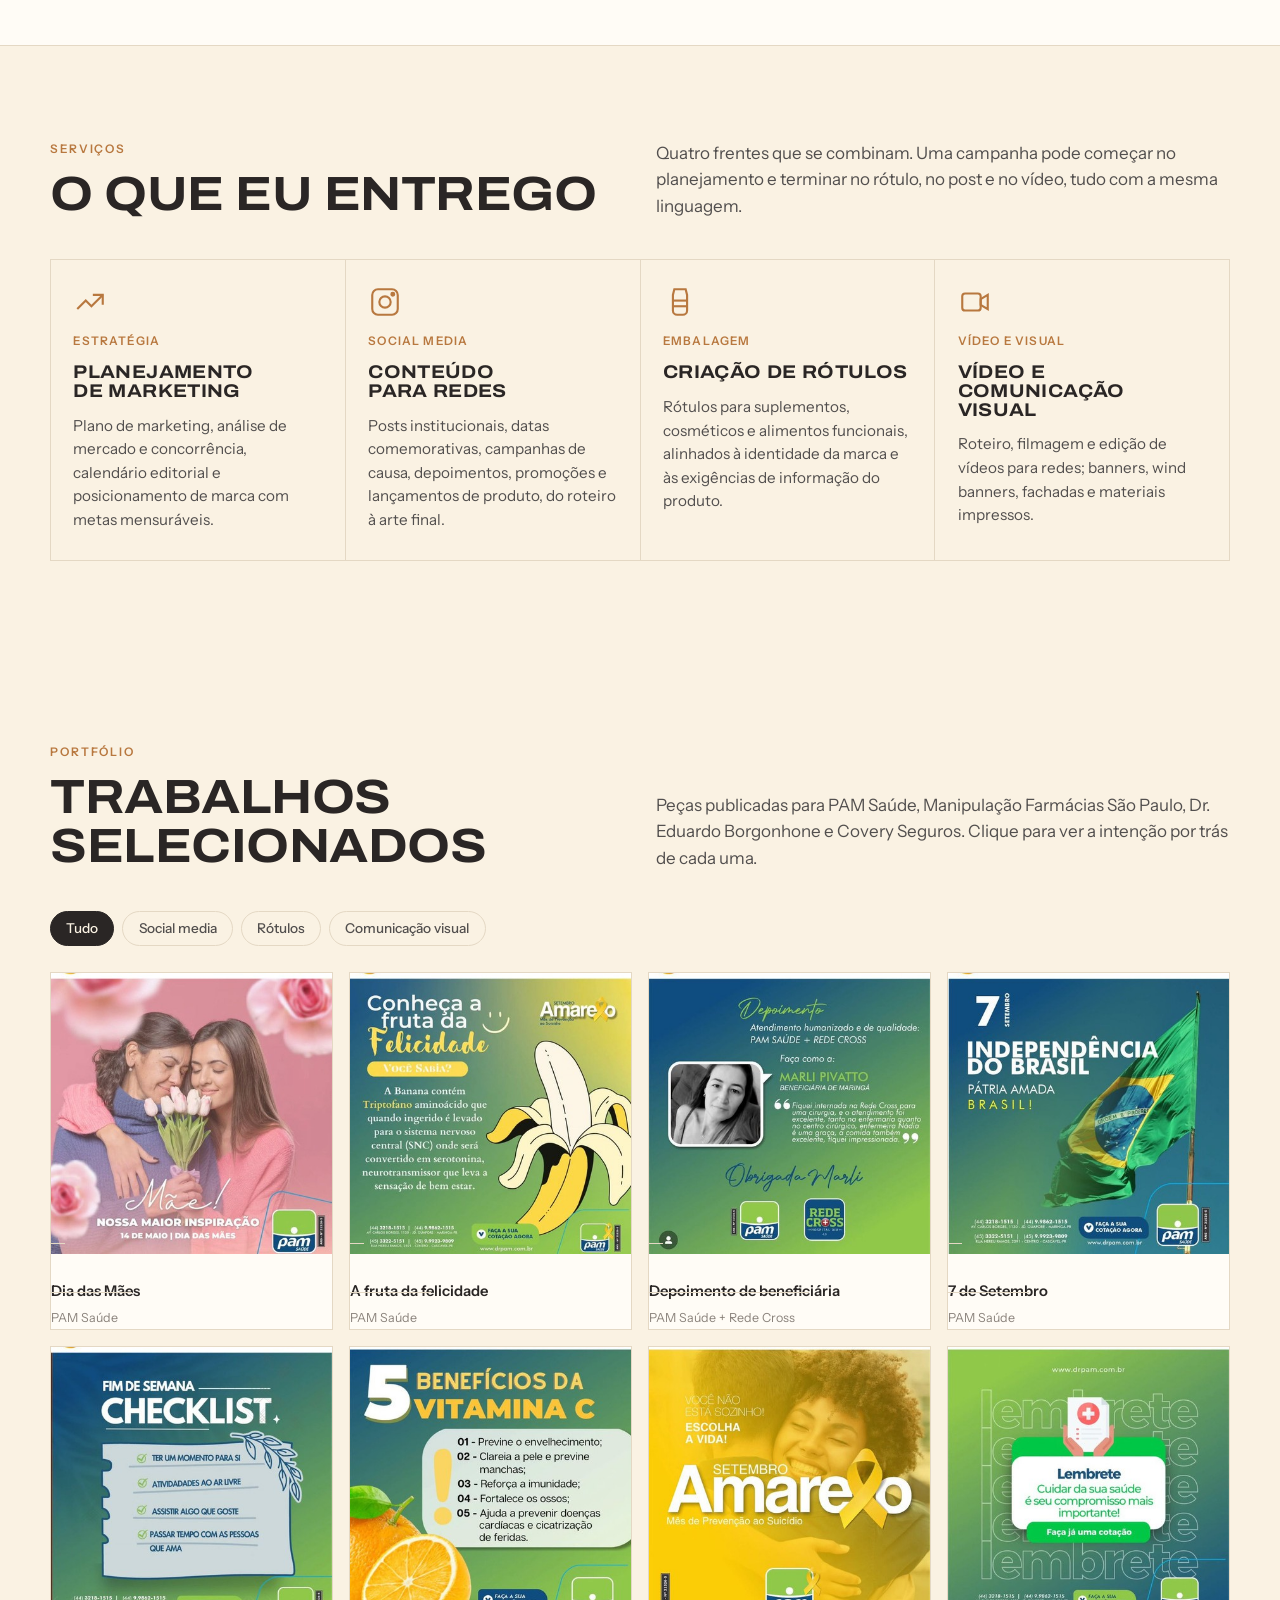
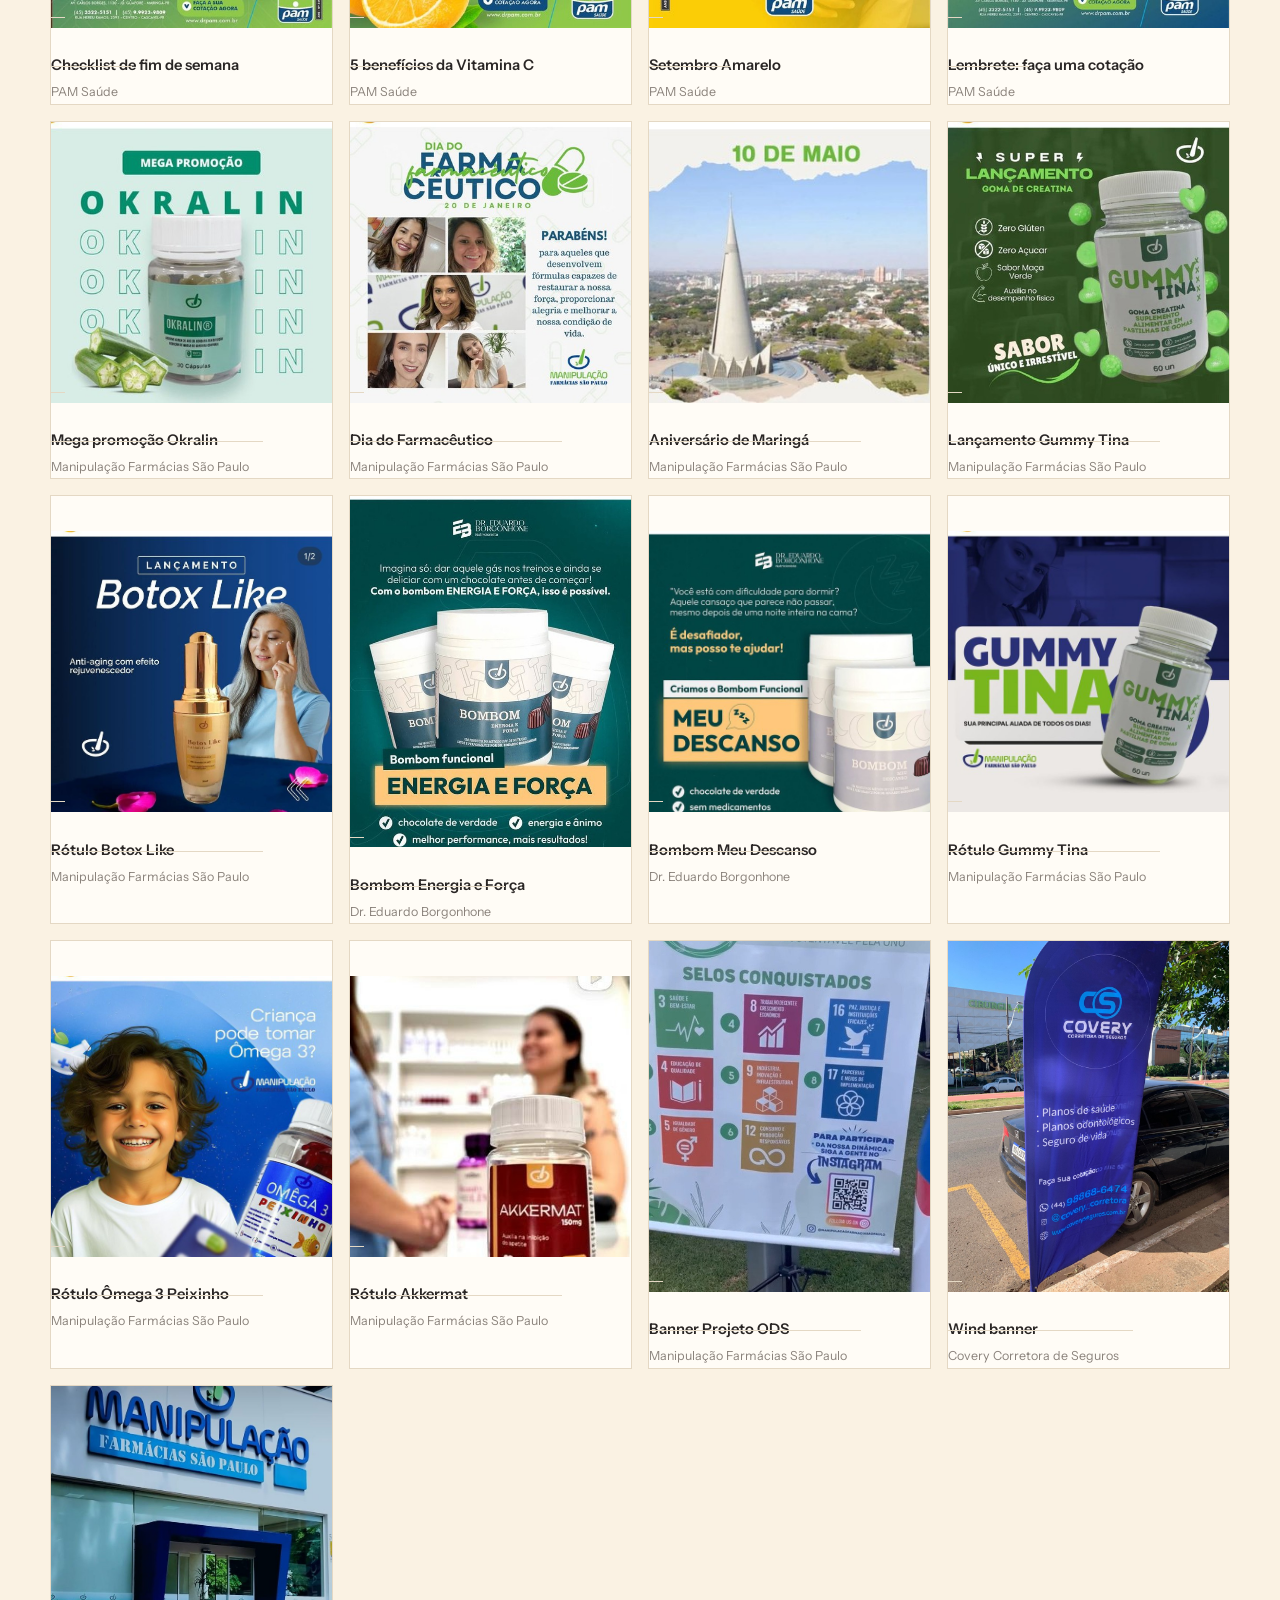
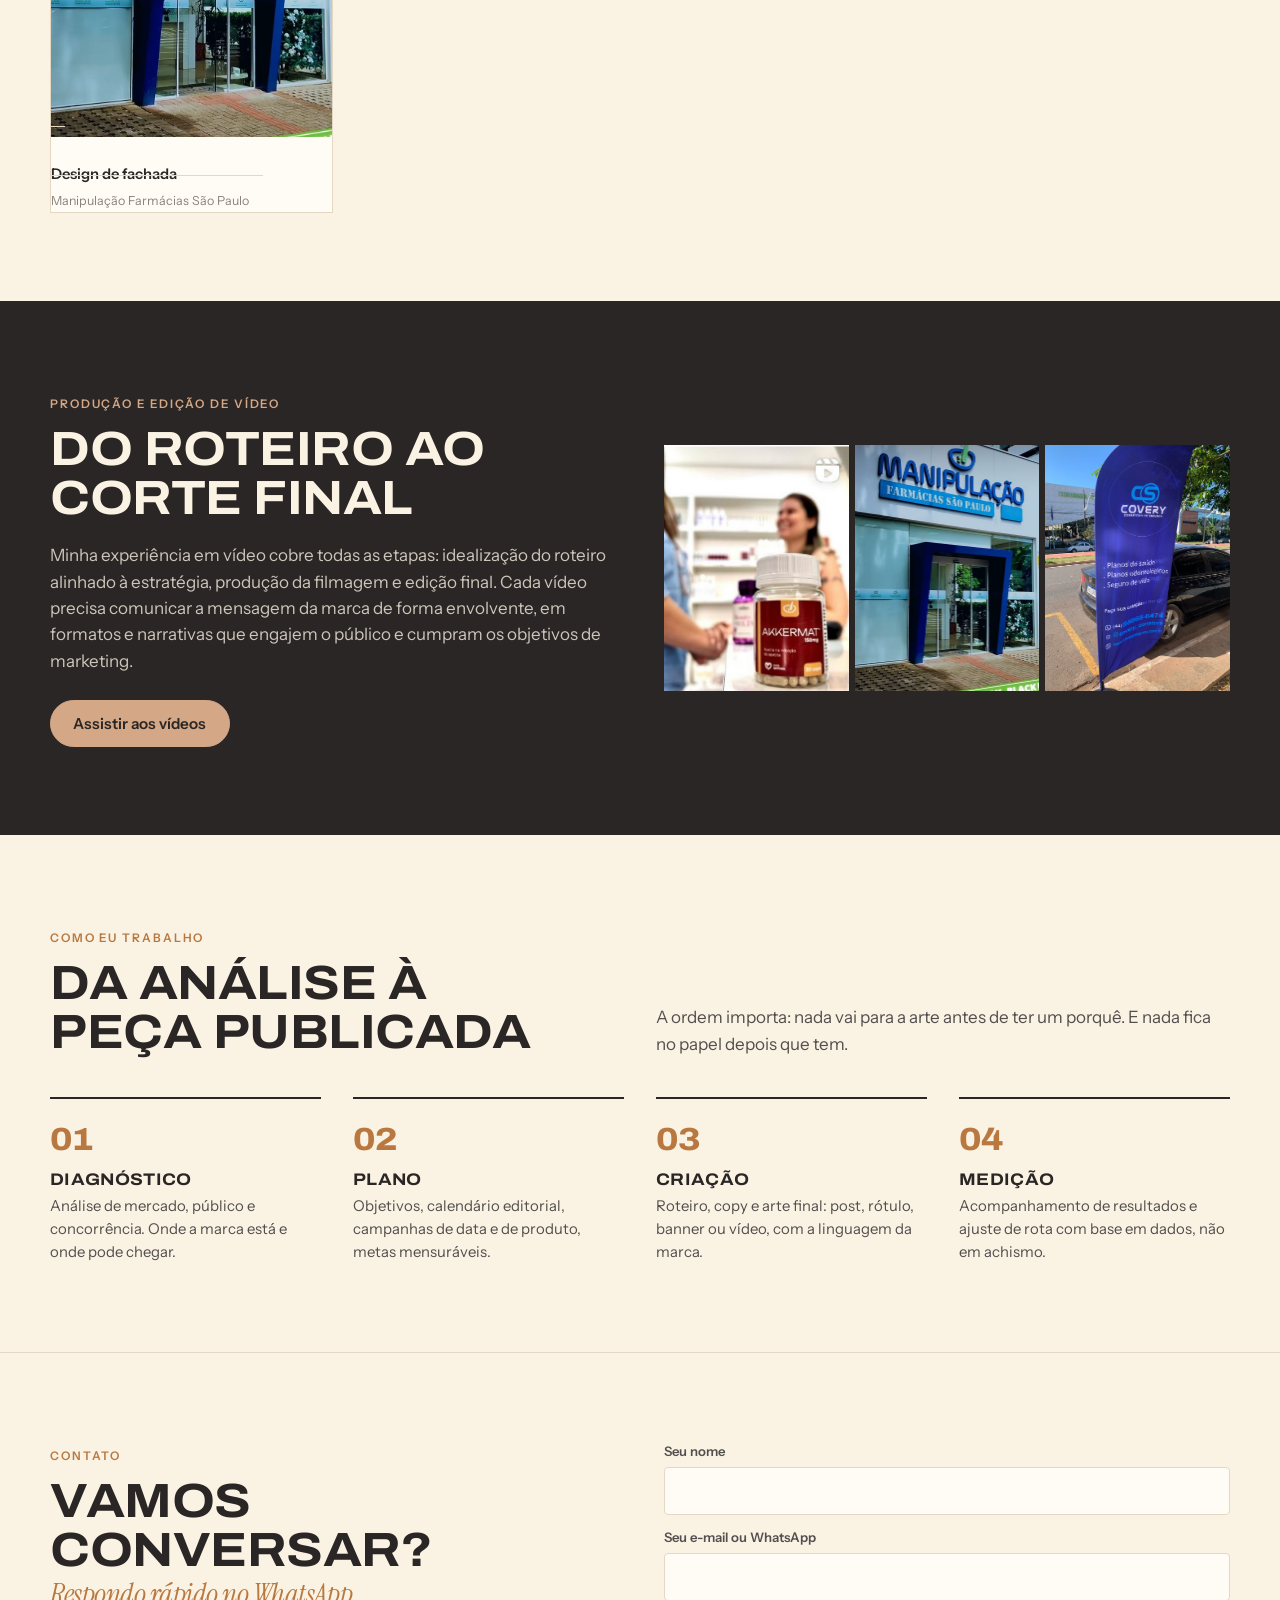
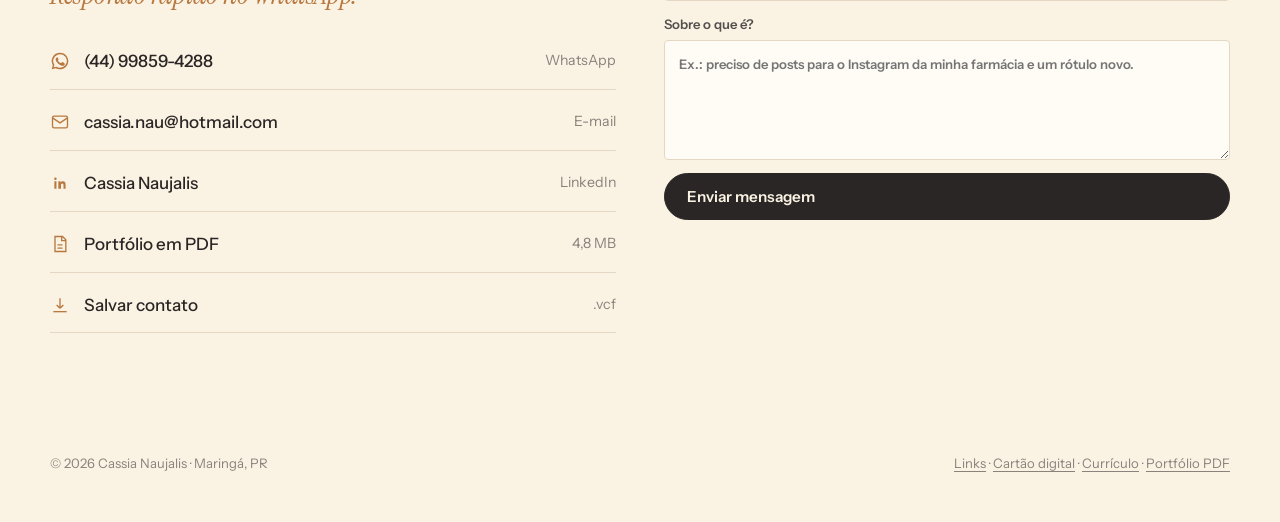
==== commit bcc4baab: "Imagem de compartilhamento, ícones, SEO, PDFs do portfólio e do cartão impresso Adiciona og.jpg e íc" ====
--- a/index.html
+++ b/index.html
@@ -8,10 +8,14 @@
 <meta property="og:title" content="Cassia Naujalis · Marketing com intenção">
 <meta property="og:description" content="Social media, rótulos, vídeo e comunicação visual. Tudo comunica, e eu faço isso com intenção.">
 <meta property="og:type" content="website">
-<meta property="og:image" content="https://presencadigitalmga.github.io/cassia-naujalis/assets/img/posts/p06_00.jpg">
+<meta property="og:image" content="https://presencadigitalmga.github.io/cassia-naujalis/assets/img/og.jpg">
+<meta property="og:image:width" content="1200">
+<meta property="og:image:height" content="630">
 <meta property="og:url" content="https://presencadigitalmga.github.io/cassia-naujalis/">
+<meta name="twitter:card" content="summary_large_image">
 <meta name="theme-color" content="#FAF2E3">
-<link rel="icon" href="data:image/svg+xml,%3Csvg xmlns='http://www.w3.org/2000/svg' viewBox='0 0 64 64'%3E%3Crect width='64' height='64' rx='8' fill='%232A2625'/%3E%3Ctext x='32' y='43' text-anchor='middle' font-family='Arial' font-weight='700' font-size='30' fill='%23D4A786'%3ECN%3C/text%3E%3C/svg%3E">
+<link rel="icon" type="image/png" sizes="32x32" href="assets/img/icon-32.png">
+<link rel="apple-touch-icon" href="assets/img/icon-180.png">
 <link rel="preconnect" href="https://fonts.googleapis.com">
 <link rel="preconnect" href="https://fonts.gstatic.com" crossorigin>
 <link rel="stylesheet" href="https://fonts.googleapis.com/css2?family=Archivo:wdth,wght@112,600;112,700;112,800&family=Instrument+Sans:wght@400;500;600&family=Instrument+Serif:ital@1&display=swap">
@@ -143,6 +147,9 @@
 footer .wrap { display: flex; justify-content: space-between; flex-wrap: wrap; gap: 1rem; }
 footer a { color: var(--ink-3); }
 </style>
+<script type="application/ld+json">
+{"@context":"https://schema.org","@type":"Person","name":"Cassia Naujalis","jobTitle":"Analista de Marketing","description":"Analista de marketing e arte-finalista: planejamento estratégico, social media, criação de rótulos, produção de vídeo e comunicação visual.","url":"https://presencadigitalmga.github.io/cassia-naujalis/","email":"mailto:cassia.nau@hotmail.com","telephone":"+55-44-99859-4288","address":{"@type":"PostalAddress","addressLocality":"Maringá","addressRegion":"PR","addressCountry":"BR"},"alumniOf":{"@type":"CollegeOrUniversity","name":"UNICV"},"sameAs":["https://www.linkedin.com/in/cassia-naujalis"],"knowsAbout":["Marketing estratégico","Social media","Design de rótulos","Produção de vídeo","Comunicação visual"]}
+</script>
 </head>
 <body>
 
@@ -322,6 +329,7 @@
         <a href="https://wa.me/5544998594288" target="_blank" rel="noopener"><svg viewBox="0 0 24 24" fill="currentColor" aria-hidden="true"><path d="M12 2a10 10 0 0 0-8.6 15.1L2 22l5-1.3A10 10 0 1 0 12 2Zm0 18.2a8.2 8.2 0 0 1-4.2-1.2l-.3-.2-3 .8.8-2.9-.2-.3A8.2 8.2 0 1 1 12 20.2Zm4.5-6.1c-.2-.1-1.5-.7-1.7-.8s-.4-.1-.6.1-.6.8-.8 1-.3.2-.5.1a6.7 6.7 0 0 1-3.3-2.9c-.3-.4.3-.4.7-1.3.1-.2 0-.3 0-.4l-.8-1.8c-.2-.5-.4-.4-.6-.4h-.5a1 1 0 0 0-.7.3 3 3 0 0 0-.9 2.2 5.2 5.2 0 0 0 1.1 2.8 12 12 0 0 0 4.6 4c1.7.7 2.3.8 3.2.7a2.7 2.7 0 0 0 1.8-1.3 2.2 2.2 0 0 0 .2-1.3c-.1-.1-.3-.2-.5-.3Z"/></svg>(44) 99859-4288 <small>WhatsApp</small></a>
         <a href="mailto:cassia.nau@hotmail.com"><svg viewBox="0 0 24 24" fill="none" stroke="currentColor" stroke-width="1.6" aria-hidden="true"><rect x="3" y="5" width="18" height="14" rx="2"/><path d="m3 7 9 6 9-6"/></svg>cassia.nau@hotmail.com <small>E-mail</small></a>
         <a href="https://www.linkedin.com/in/cassia-naujalis" target="_blank" rel="noopener"><svg viewBox="0 0 24 24" fill="currentColor" aria-hidden="true"><path d="M6.5 8.5A1.5 1.5 0 1 0 6.5 5.5a1.5 1.5 0 0 0 0 3ZM5.25 10h2.5v9h-2.5zM10 10h2.4v1.3c.4-.7 1.3-1.5 2.8-1.5 3 0 3.5 2 3.5 4.5V19h-2.5v-4.2c0-1 0-2.3-1.4-2.3s-1.6 1.1-1.6 2.2V19H10z"/></svg>Cassia Naujalis <small>LinkedIn</small></a>
+        <a href="cassia-naujalis-portfolio.pdf" target="_blank" rel="noopener"><svg viewBox="0 0 24 24" fill="none" stroke="currentColor" stroke-width="1.6" aria-hidden="true"><path d="M6 3h9l4 4v14H6z"/><path d="M14 3v5h5"/><path d="M9 13h6M9 17h6"/></svg>Portfólio em PDF <small>4,8 MB</small></a>
         <a href="cassia-naujalis.vcf" download><svg viewBox="0 0 24 24" fill="none" stroke="currentColor" stroke-width="1.6" aria-hidden="true"><path d="M12 4v12m0 0 4-4m-4 4-4-4"/><path d="M4 20h16"/></svg>Salvar contato <small>.vcf</small></a>
       </div>
     </div>
@@ -339,7 +347,7 @@
 <footer>
   <div class="wrap">
     <span>© <span id="ano"></span> Cassia Naujalis · Maringá, PR</span>
-    <span><a href="links.html">Links</a> · <a href="cartao.html">Cartão digital</a> · <a href="curriculo.html">Currículo</a></span>
+    <span><a href="links.html">Links</a> · <a href="cartao.html">Cartão digital</a> · <a href="curriculo.html">Currículo</a> · <a href="cassia-naujalis-portfolio.pdf">Portfólio PDF</a></span>
   </div>
 </footer>
 
